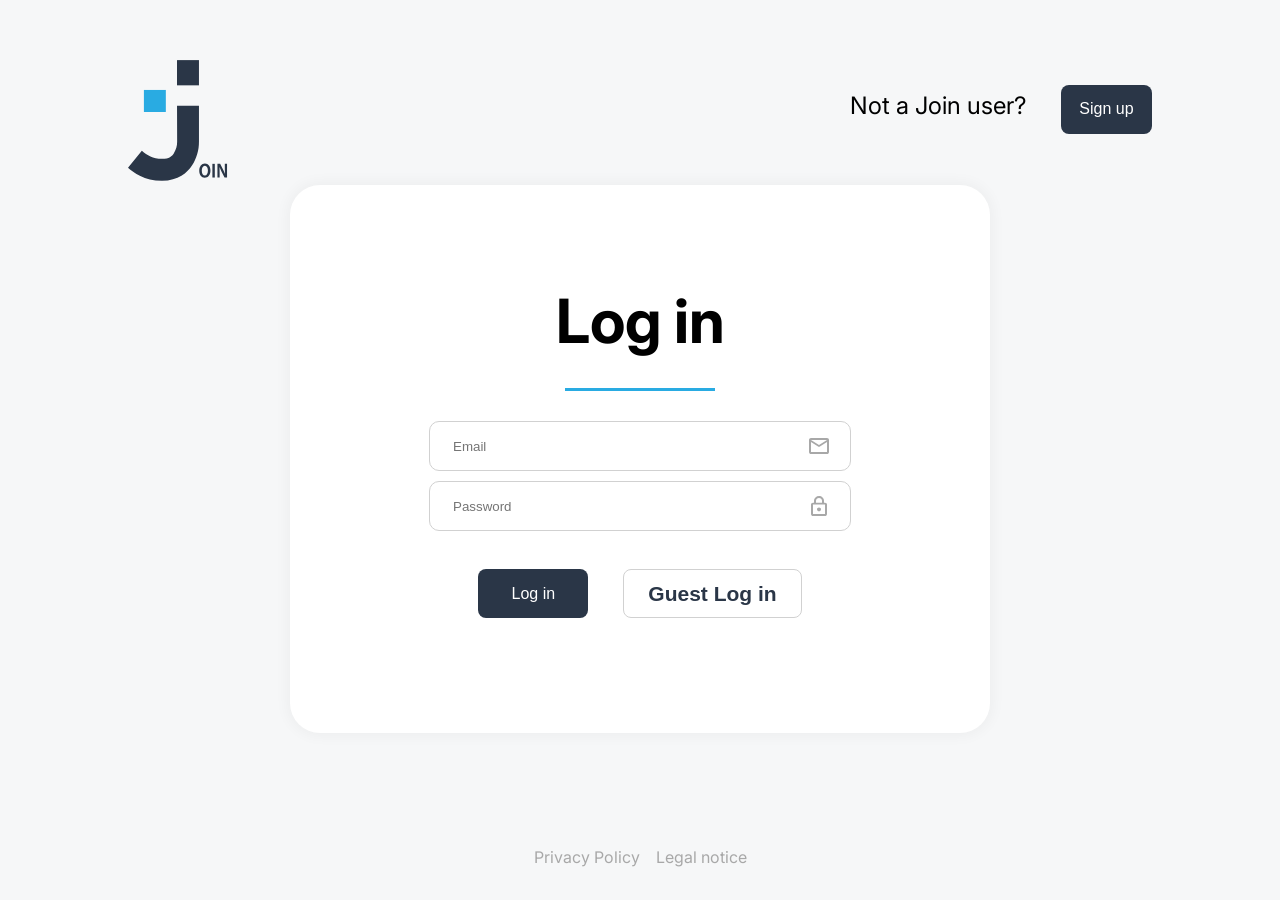
==== index.html @ bc97f1e5 "chore: cloned old join project" ====
<!DOCTYPE html>
<html lang="en">

<head>
    <meta charset="UTF-8">
    <meta name="viewport" content="width=device-width, initial-scale=1.0">
    <title>Join</title>

    <link rel="stylesheet" href="./css/pages/login.css">
    <link rel="stylesheet" href="./css/pages/login-splash.css">
    <link rel="stylesheet" href="./css/fonts.css">
    <link rel="stylesheet" href="./css/global.css">
    <link rel="stylesheet" href="./css/responsive.css">
    <link rel="shortcut icon" href="./assets/icon/Capa 1.svg" type="image/x-icon">
    <script src="./scripts/storage.js" defer></script>
    <script src="./scripts/pages/header.js" defer></script>
    <script src="./scripts/pages/login.js" defer></script>
    <script src="./scripts/pages/signup.helpers.js" defer></script>
    <script src="./scripts/pages/signup.js" defer></script>

</head>

<body onload="initLoginPage()">
    <div id="loginSplashScreen" class="login_splash_screen">
        <img id="loginSplashLogo" class="login_splash_logo" src="./assets/icon/Capa 1.svg" alt="Join Logo">
    </div>
    <div class="content">
        <header>
            <div class="header_content">
                <div>
                    <img id="headerLogo" class="join_logo" src="./assets/icon/Capa 1.svg" alt="Join Logo">
                </div>
                <div class="header_right">
                    <p class="no_user">Not a Join user?</p>
                    <button class="Sign_btn btn" onclick="signUp()">Sign up</button>
                </div>
            </div>
        </header>

        <main class="content_wrapper">
            <section class="login">

                <h1>Log in</h1>
                <div class="underline"></div>

                <form class="login_form" onsubmit="handleLoginSubmit(event)" novalidate>
                    <div class="field">
                        <input id="email" type="email" name="email" placeholder="Email">
                        <img class="input_icon" src="./assets/icon/mail.svg" alt="Email Logo">
                    </div>

                    <div class="field password-field">
                        <input id="password" type="password" name="password" placeholder="Password"
                            oninput="handleLoginPasswordInput()">
                        <button id="loginPasswordToggle" class="input_icon_button" type="button"
                            onclick="toggleLoginPasswordVisibility()" aria-label="Toggle password visibility">
                            <img id="loginPasswordIcon" class="input_icon" src="./assets/icon/lock.svg"
                                alt="Password visibility">
                        </button>
                    </div>

                    <div id="loginMessage" class="form_message"></div>

                    <div id="btnGroup" class="btn_group">
                        <button class="btn login_btn" type="submit">Log in</button>
                        <button class="guest_btn" type="button" onclick="guestLogIn(event)">Guest Log in</button>
                    </div>

                </form>
            </section>
    </div>
    <div class="no_user_content">
        <p class="no_user">Not a Join user?</p>
        <button class="Sign_btn btn" onclick="signUp()">Sign up</button>
    </div>
    </main>
    <footer>
        <div class="footer_content">
            <a class="left" href="../pages/privacy-policy-external.html">Privacy Policy</a>
            <a class="right" href="../pages/legal-notice-external.html">Legal notice</a>
        </div>
    </footer>

</body>

</html>
---- css/pages/login.css ----
* {
    text-decoration: none;
}

body {
    background: rgb(246, 247, 248);
    margin: 0;
    height: 100vh;
}

main {
    height: 100vh;
}

.join_logo {
    width: 100px;
    height: 121px;
    margin-top: 60px;
}

.header_right {
    display: flex;
    align-items: baseline;
    gap: 35px;
    margin-top: 67px;
}

.header_content {
    display: flex;
    justify-content: space-between;
}

.content {
    width: 100%;
    max-width: clamp(960px, 80%, 1440px);
    margin: 0 auto;
    display: flex;
    flex-direction: column;
}

.content_wrapper {
    margin: 0;
    flex: 1;
    display: flex;
    justify-content: center;
    align-items: center;
}

h1 {
    display: flex;
    justify-content: center;
    gap: 16px;
    font-size: 61px;
    font-weight: bold;
    font-weight: 700;
}

.Sign_btn {
    padding: 15px 16px 15px 16px;
    width: 91px;
}

.btn {
    height: 49px;
    width: 91px;
    background-color: rgb(42, 54, 71);
    gap: 10px;
    border-radius: 8px;
    gap: 10px;
    display: flex;
    align-items: center;
    justify-content: space-around;
    color: white;
    border: 0;
    font-size: 16px;
    cursor: pointer;

}

.guest_btn {
    height: 49px;
    background-color: rgba(255, 255, 255, 1);
    gap: 10px;
    border-radius: 8px;
    gap: 10px;
    display: flex;
    align-items: center;
    justify-content: space-around;
    color: rgba(42, 54, 71, 1);
    border: 1px solid #D1D1D1;
    font-size: 21px;
    font-weight: 700;
    font-weight: bold;
    padding: 15px 24px 15px 24px;
    cursor: pointer;
}

.login_btn {
    padding: 15px 24px 15px 24px;
    width: 110px;
}

.btn_group {
    display: flex;
    flex-direction: row;
    display: flex;
    justify-content: center;
    gap: 35px;
}

.no_user_content {
    display: none;
}

.no_user {
    font-size: 24px;
}

.login {
    box-shadow: 0 0 14px 3px rgba(0, 0, 0, 0.04);
    height: 500px;
    width: 700px;
    border-radius: 30px;
    margin-top: 0;
    padding-top: 48px;
    display: flex;
    flex-direction: column;
    align-items: center;
    position: relative;
    background-color: white;
}

.login_form {
    height: 152px;
    width: 422px;
    display: flex;
    flex-direction: column;
    gap: 10px;
}

.field {
    height: 48px;
    border: 1px solid #D1D1D1;
    border-radius: 10px;
    padding: 12px 21px 12px 21px;
    display: flex;
    align-items: center;
    justify-content: flex-end;
    position: relative;
}

.field:focus-within {
    border-color: #29abe2;
    box-shadow: 0 0 0 1px rgba(41, 171, 226, 0.22);
}

input {
    width: 380px;
    height: 24px;
    border: none;
    padding-right: 36px;
    box-sizing: border-box;
}

input:focus {
    outline: none;
}

.input_icon {
    position: absolute;
    right: 21px;
    top: 50%;
    transform: translateY(-50%);
    width: 20px;
    height: 20px;
    object-fit: contain;
}

.input_icon_button {
    position: absolute;
    right: 21px;
    top: 50%;
    transform: translateY(-50%);
    border: none;
    background: transparent;
    display: flex;
    align-items: center;
    justify-content: center;
    width: 20px;
    height: 20px;
    padding: 0;
    cursor: pointer;
}

.input_icon_button:disabled {
    cursor: default;
}

.input_icon_button .input_icon {
    position: static;
    transform: none;
}

.footer_content {
    display: flex;
    justify-content: center;
    padding: 8px;
    gap: 16px;
    margin-top: 49px;

}

footer {
    position: fixed;
    bottom: 0;
    left: 0;
    width: 100%;
    padding-bottom: 25px;
}

.footer_content a {
    font-size: 16px;
    font-weight: 400;
    color: rgba(168, 168, 168, 1);
}

.sign_up {
    box-shadow: 0 0 14px 3px rgba(0, 0, 0, 0.04);
    height: 580px;
    width: 598px;
    border-radius: 30px;
    margin-top: 20px;
    padding-top: 48px;
    display: flex;
    flex-direction: column;
    align-items: center;
    position: relative;
    background-color: white;
}

.police {
    display: flex;
    justify-content: center;
    align-items: center;
    gap: 6px;
}

.police a {
    color: rgba(41, 171, 226, 1);
    font-size: 16px;
}

.police p {
    font-size: 16px;
}

.checkbox {
    height: 24px;
    width: 24px;
    cursor: pointer;
}

.terms {
    display: flex;
    align-items: center;
    justify-content: center;
    gap: 16px;

}

.Sign_up_btn {
    display: flex;
    flex-direction: row;
    display: flex;
    justify-content: center;
    gap: 35px;
}

.Sign:disabled {
    background: #a8a8a8;
    color: #ffffff;
    cursor: not-allowed;
    box-shadow: none;
}

.arrow {
    left: 88px;
    position: absolute;
    left: 65px;
    position: absolute;
    top: 110px;
    background: transparent;
    border: none;
    padding: 4px;
    border-radius: 50%;
    transition: background-color 120ms ease, box-shadow 120ms ease;
    cursor: pointer;

}

.underline {
    background-color: rgba(41, 171, 226, 1);
    height: 3px;
    width: 150px;
    margin-top: -20px;
    margin-bottom: 30px;
}

.form_message {
    padding: 0;
    border-radius: 0;
    font-size: 14px;
    border: none;
    box-sizing: border-box;
    min-height: 18px;
    line-height: 1.2;
    text-align: left;
    visibility: hidden;
}

.form_message.success {
    background: #dcfce7;
    color: #166534;
    border: 1px solid #86efac;
    visibility: visible;
}

.form_message.error {
    background: transparent;
    color: #e63946;
    border: none;
    visibility: visible;
}

.sign_up .terms {
    margin-top: 8px;
}

.btn_group.success_active {
    margin-top: -25px;
}

.success-toast {
    position: fixed;
    bottom: 30px;
    left: 50%;
    transform: translateX(-50%);
    background: #2a3647;
    color: #ffffff;
    padding: 20px 40px;
    border-radius: 20px;
    box-shadow: 0 4px 12px rgba(0, 0, 0, 0.2);
    z-index: 1000;
    animation: slide-up 0.3s ease-out;
}

.success-toast-text {
    margin: 0;
    font-size: 18px;
    font-weight: 500;
}

@keyframes slide-up {
    from {
        opacity: 0;
        transform: translateX(-50%) translateY(20px);
    }

    to {
        opacity: 1;
        transform: translateX(-50%) translateY(0);
    }
}
---- css/pages/login-splash.css ----
.login_splash_logo {
    position: fixed;
    left: 50%;
    top: 50%;
    width: 220px;
    height: auto;
    transform: translate(-50%, -50%);
    opacity: 0;
    z-index: 1001;
    pointer-events: none;
    will-change: left, top, width, opacity, transform;
}

.login_splash_screen {
    position: fixed;
    inset: 0;
    background-color: #f6f7f8;
    z-index: 1000;
    opacity: 1;
    visibility: visible;
    transition: opacity 280ms ease, visibility 0s linear 280ms;
}

.login_splash_screen.is-hidden {
    opacity: 0;
    visibility: hidden;
}

.login_splash_logo.is-visible {
    opacity: 1;
}

.login_splash_logo.is-moving {
    left: var(--logo-target-left);
    top: var(--logo-target-top);
    width: 100px;
    transform: translate(-50%, -50%);
    transition: left 680ms ease, top 680ms ease, width 680ms ease, opacity 250ms ease;
}

.login_splash_logo.is-hidden {
    opacity: 0;
}

.splash_logo {
    position: fixed;
    left: 50%;
    top: 50%;
    transform: translate(-50%, -50%);
    width: 274px;
    transition: left 120ms ease, top 120ms ease, width 120ms ease, transform 120ms ease, opacity 120ms ease;
    z-index: 10;
}
---- css/fonts.css ----
@font-face {
  font-family: "Inter";
  src: url("../assets/fonts/Inter-VariableFont_opsz,wght.ttf") format("truetype");
  font-weight: 100 900;
  font-style: normal;
  font-display: swap;
}

@font-face {
  font-family: "Inter";
  src: url("../assets/fonts/Inter-Italic-VariableFont_opsz,wght.ttf") format("truetype");
  font-weight: 100 900;
  font-style: italic;
  font-display: swap;
}

@font-face {
  font-family: "Oper";
  src: url("../assets/fonts/OpenSans-Italic-VariableFont_wdth\,wght.ttf") format("truetype");
  font-weight: 100 900;
  font-style: italic;
  font-display: swap;
}

@font-face {
  font-family: "Oper";
  src: url("../assets/fonts/OpenSans-VariableFont_wdth\,wght.ttf") format("truetype");
  font-weight: 100 900;
  font-style: normal;
  font-display: swap;
}
---- css/global.css ----
html,
body {
    font-family: "Inter", system-ui, -apple-system, "Segoe UI", Roboto, Arial, sans-serif;
}

body {
    margin: 0;
    scroll-behavior: smooth;
}

.hidden {
    display: none !important;
}

.content-limit {
    width: 100%;
    max-width: 1440px;
    margin-left: 0;
    background-color: #f6f7f8;
}

button,
.btn,
.button-primary,
.button-ghost,
.link-button,
[role="button"] {
    cursor: pointer;
}
---- css/responsive.css ----
@import url('./responsive-desktop.css');
@import url('./responsive-tablet.css');
@import url('./responsive-mobile.css');
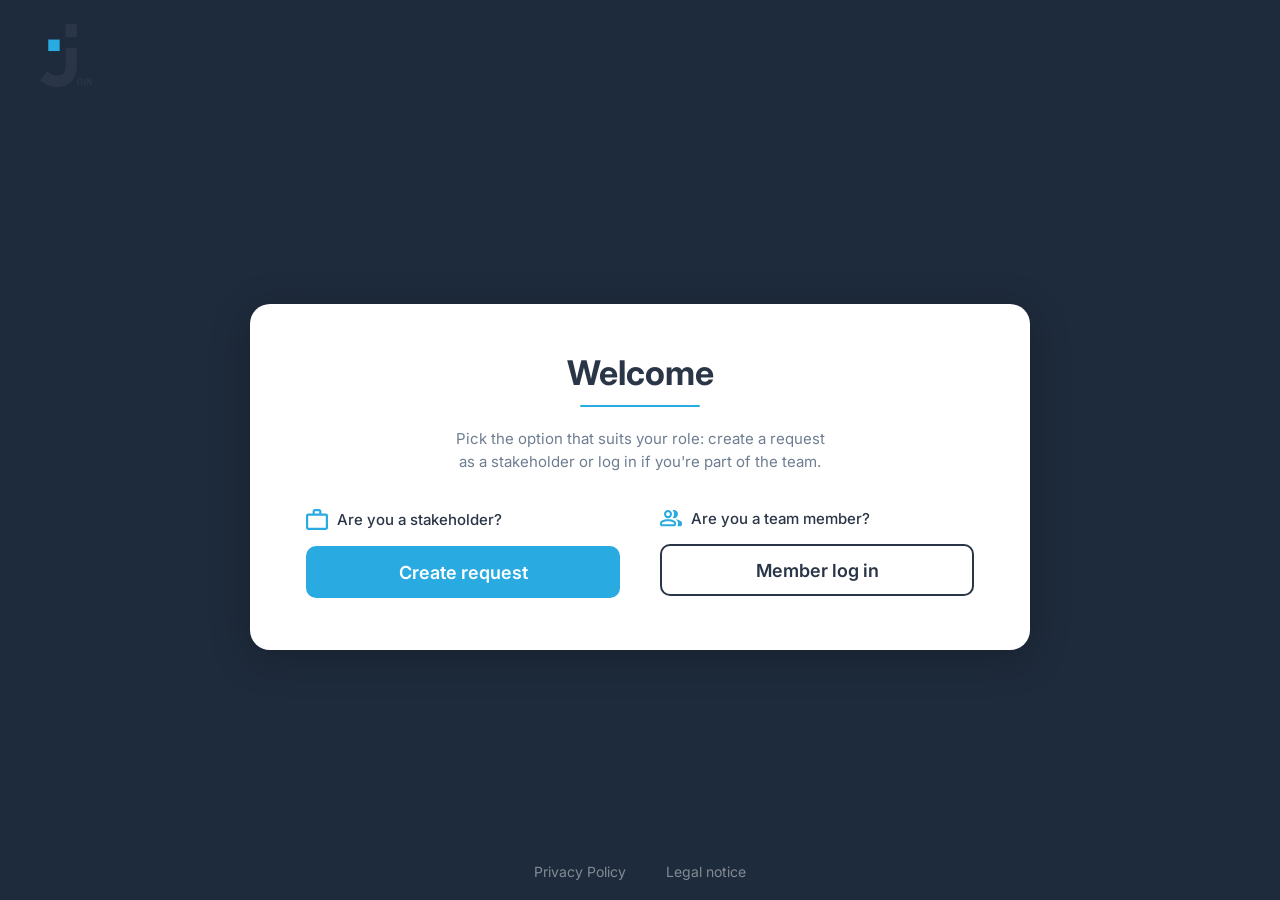
==== commit f0a190f1: "chore: finalize production audit and secure firebase configuration" ====
--- a/index.html
+++ b/index.html
@@ -4,7 +4,7 @@
 <head>
     <meta charset="UTF-8">
     <meta name="viewport" content="width=device-width, initial-scale=1.0">
-    <title>Join</title>
+    <title>Join 360 – Sign In</title>
 
     <link rel="stylesheet" href="./css/pages/login.css">
     <link rel="stylesheet" href="./css/pages/login-splash.css">
@@ -12,6 +12,7 @@
     <link rel="stylesheet" href="./css/global.css">
     <link rel="stylesheet" href="./css/responsive.css">
     <link rel="shortcut icon" href="./assets/icon/Capa 1.svg" type="image/x-icon">
+    <script src="./scripts/firebase-config.js" defer></script>
     <script src="./scripts/storage.js" defer></script>
     <script src="./scripts/pages/header.js" defer></script>
     <script src="./scripts/pages/login.js" defer></script>
--- a/css/pages/login.css
+++ b/css/pages/login.css
@@ -206,8 +206,6 @@
     justify-content: center;
     padding: 8px;
     gap: 16px;
-    margin-top: 49px;
-
 }
 
 footer {
@@ -215,7 +213,6 @@
     bottom: 0;
     left: 0;
     width: 100%;
-    padding-bottom: 25px;
 }
 
 .footer_content a {
